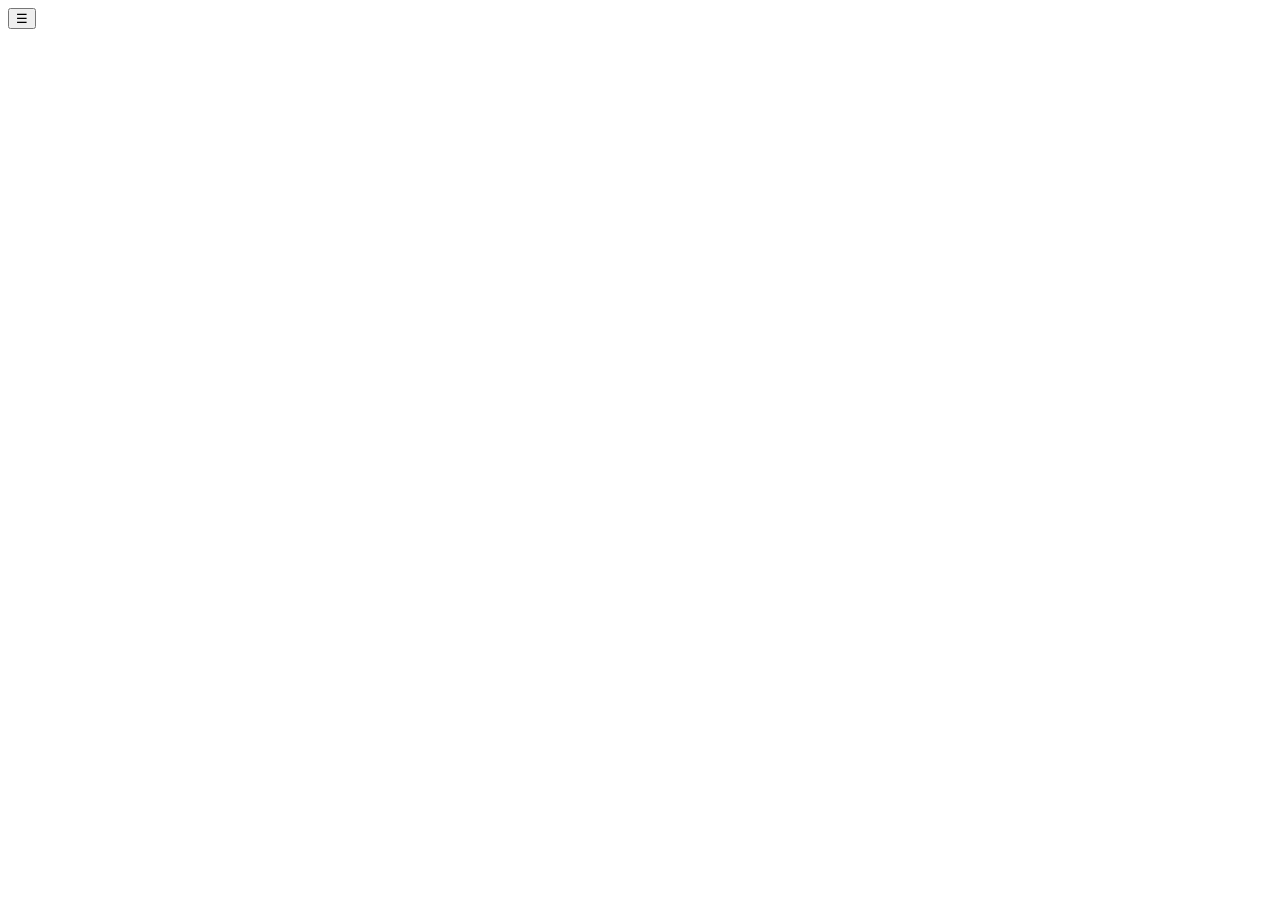
==== about.html @ d4adea1a "Add files via upload" ====
<!DOCTYPE html>
<html lang="en">
<head>
<meta charset="utf-8">
<meta name="viewport" content="width=device-width, initial-scale=1, viewport-fit=cover">
<title>About — Priyadharshini</title>
<meta name="description" content="About Priyadharshini, a results-driven Digital Marketer.">
<link rel="preconnect" href="https://fonts.googleapis.com">
<link href="https://fonts.googleapis.com/css2?family=Bricolage+Grotesque:wght@500;700;800&family=Inter:wght@400;500;600&display=swap" rel="stylesheet">
<link rel="stylesheet" href="style.css">
</head>
<body>
<header id="hd"><div class="wrap"><nav aria-label="Main">
<a href="index.html" class="logo" id="logo"></a>
<button class="burger" id="bg" aria-label="Open menu" aria-expanded="false">☰</button>
<ul class="links" id="nv"></ul>
</nav></div></header>
<main>
<section id="about" class="top"><div class="wrap about">
 <div class="rv"><div class="sh" style="margin:0"><h2 id="abT"></h2></div><p id="abP" style="margin-top:22px"></p></div>
 <div class="stats" id="stats"></div>
</div></section>
</main>
<footer><div class="wrap ft"><a href="index.html" class="logo" id="fLogo"></a><ul id="fn"></ul><div class="so" id="so"></div><p class="cp" id="cp"></p></div></footer>
<script src="site.js"></script>
</body>
</html>
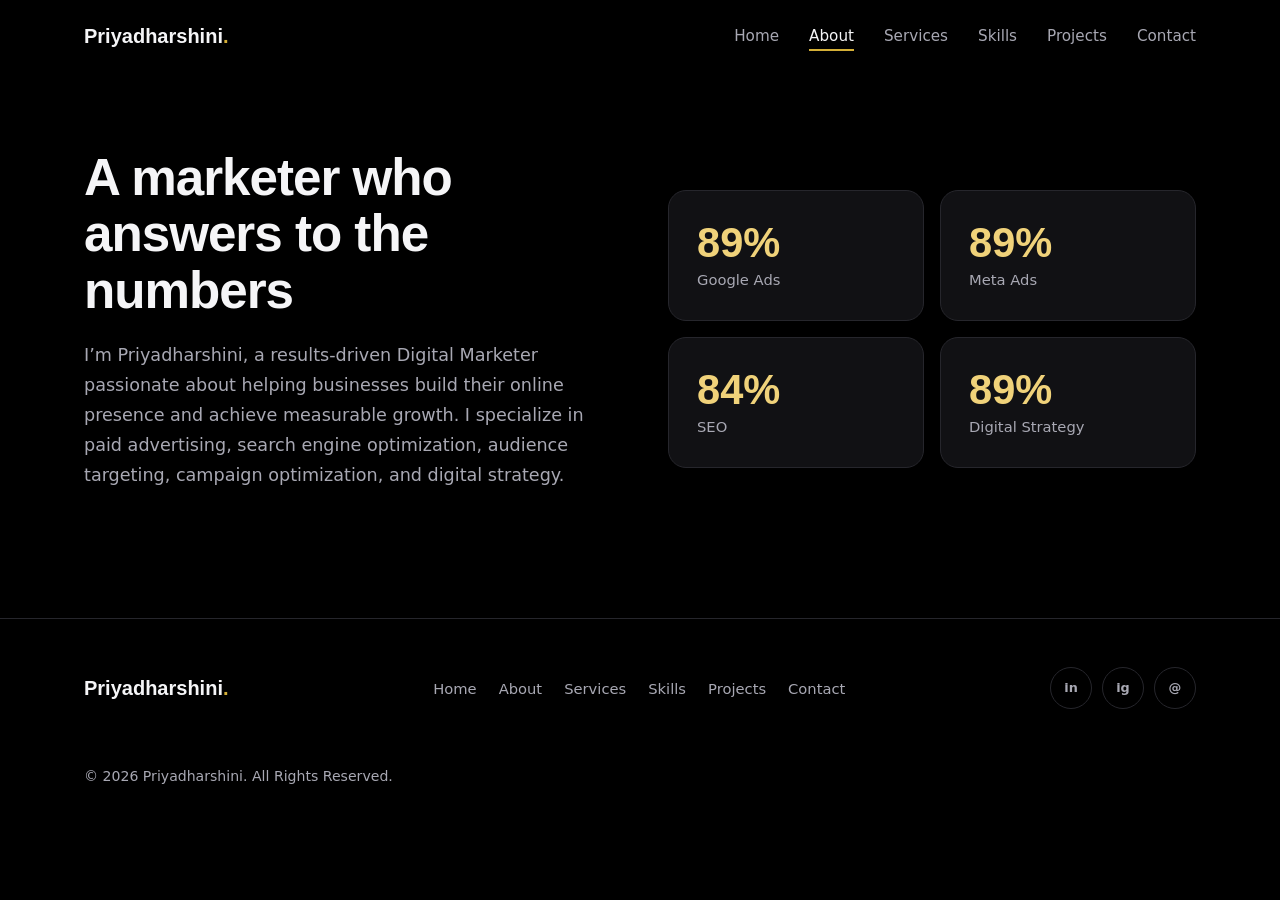
==== commit 084fc28d: "Update about.html" ====
--- a/about.html
+++ b/about.html
@@ -7,7 +7,138 @@
 <meta name="description" content="About Priyadharshini, a results-driven Digital Marketer.">
 <link rel="preconnect" href="https://fonts.googleapis.com">
 <link href="https://fonts.googleapis.com/css2?family=Bricolage+Grotesque:wght@500;700;800&family=Inter:wght@400;500;600&display=swap" rel="stylesheet">
-<link rel="stylesheet" href="style.css">
+<style>
+
+:root{--bg:#000;--bg2:#0b0b0d;--card:#111114;--line:#26262c;--tx:#f5f5f7;--mu:#a8a8b3;--gold:#d4af37;--gold2:#f0d27a;--pu:#8b5cf6;--r:18px;
+box-sizing:border-box;padding-top:env(safe-area-inset-top,0px);padding-bottom:env(safe-area-inset-bottom,0px)}
+@media (prefers-color-scheme:light){:root:not([data-theme="dark"]){--bg:#000}}
+*,*::before,*::after{box-sizing:inherit}
+html{scroll-behavior:smooth;scroll-padding-top:calc(76px + env(safe-area-inset-top,0px))}
+body{margin:0;background:var(--bg);color:var(--tx);font:400 1rem/1.7 Inter,system-ui,sans-serif;overflow-x:hidden}
+h1,h2,h3{font-family:'Bricolage Grotesque',Inter,sans-serif;line-height:1.1;margin:0}
+a{color:inherit;text-decoration:none}
+:focus-visible{outline:2px solid var(--gold);outline-offset:3px}
+.wrap{max-width:1160px;margin:0 auto;padding:0 24px}
+section{padding:110px 0;position:relative}
+.sh{margin-bottom:56px;max-width:640px}
+.sh h2{font-size:clamp(2rem,4.5vw,3.2rem);font-weight:800;letter-spacing:-.02em}
+.sh p{color:var(--mu);margin:14px 0 0}
+.gold{background:linear-gradient(120deg,var(--gold2),var(--gold) 50%,var(--pu));-webkit-background-clip:text;background-clip:text;color:transparent}
+/* nav */
+header{position:fixed;top:0;left:0;right:0;z-index:50;padding-top:env(safe-area-inset-top,0px);transition:.3s}
+header.s{background:rgba(0,0,0,.82);backdrop-filter:blur(14px);border-bottom:1px solid var(--line)}
+nav{display:flex;align-items:center;justify-content:space-between;height:72px}
+.logo{font:800 1.25rem 'Bricolage Grotesque',sans-serif}.logo i{color:var(--gold);font-style:normal}
+.links{display:flex;gap:30px;list-style:none;margin:0;padding:0}
+.links a{color:var(--mu);font-size:.95rem;font-weight:500;padding:6px 0;position:relative;transition:color .2s}
+.links a:hover,.links a.on{color:var(--tx)}
+.links a::after{content:"";position:absolute;left:0;bottom:0;height:2px;width:0;background:var(--gold);transition:width .25s}
+.links a:hover::after,.links a.on::after{width:100%}
+.burger{display:none;background:none;border:1px solid var(--line);color:var(--tx);width:44px;height:44px;border-radius:12px;font-size:1.3rem;cursor:pointer}
+@media(max-width:820px){.burger{display:block}
+.links{position:fixed;top:calc(72px + env(safe-area-inset-top,0px));left:0;right:0;background:#000;flex-direction:column;gap:0;padding:8px 24px 20px;border-bottom:1px solid var(--line);transform:translateY(-130%);transition:transform .35s}
+.links.o{transform:none}.links a{display:block;padding:14px 0;font-size:1.1rem}}
+/* buttons */
+.btn{display:inline-flex;align-items:center;gap:8px;padding:14px 28px;border-radius:999px;font-weight:600;border:1px solid var(--gold);cursor:pointer;font:600 1rem Inter,sans-serif;transition:transform .2s,box-shadow .2s,background .2s,color .2s}
+.btn.p{background:var(--gold);color:#000}.btn.p:hover{box-shadow:0 8px 30px rgba(212,175,55,.35)}
+.btn.g{background:transparent;color:var(--tx);border-color:var(--line)}.btn.g:hover{border-color:var(--gold);color:var(--gold2)}
+.btn:hover{transform:translateY(-2px)}.btn:active{transform:scale(.97)}
+/* hero */
+#home{min-height:100vh;display:flex;align-items:center;padding:120px 0 80px;overflow:hidden}
+#fx{position:absolute;inset:0;width:100%;height:100%;z-index:0}
+.glow{position:absolute;border-radius:50%;filter:blur(110px);opacity:.28;z-index:0;animation:dr 14s ease-in-out infinite alternate}
+.g1{width:420px;height:420px;background:var(--pu);top:-80px;right:-60px}.g2{width:340px;height:340px;background:var(--gold);bottom:-100px;left:-80px;opacity:.16;animation-delay:-6s}
+@keyframes dr{to{transform:translate(40px,30px) scale(1.15)}}
+.hero{position:relative;z-index:1;display:grid;grid-template-columns:1.05fr .95fr;gap:48px;align-items:center}
+.hero h1{font-size:clamp(3.2rem,9vw,6.6rem);font-weight:800;letter-spacing:-.035em}
+.role{font:600 clamp(1.2rem,2.6vw,1.7rem) 'Bricolage Grotesque',sans-serif;color:var(--gold2);margin:10px 0 28px}
+.hero h2{font-size:clamp(1.5rem,3vw,2.2rem);font-weight:700;max-width:520px;margin-bottom:18px}
+.hero p{color:var(--mu);max-width:480px;margin:0 0 34px}
+.cta{display:flex;flex-wrap:wrap;gap:14px}
+.load>*{animation:up .8s cubic-bezier(.2,.7,.2,1) both}.load>*:nth-child(2){animation-delay:.1s}.load>*:nth-child(3){animation-delay:.2s}.load>*:nth-child(4){animation-delay:.3s}.load>*:nth-child(5){animation-delay:.4s}
+@keyframes up{from{opacity:0;transform:translateY(28px)}}
+.viz{position:relative;height:460px}
+.fc{position:absolute;background:rgba(17,17,20,.88);border:1px solid var(--line);border-radius:16px;padding:16px 18px;backdrop-filter:blur(8px);box-shadow:0 20px 50px rgba(0,0,0,.6);animation:fl 6s ease-in-out infinite}
+.fc small{color:var(--mu);font-size:.78rem;display:block}.fc b{font:800 1.6rem 'Bricolage Grotesque',sans-serif}
+.fc .up{color:#4ade80;font-size:.8rem;font-weight:600}
+.c1{top:2%;left:4%;width:62%;animation-delay:0s;border-color:rgba(212,175,55,.45)}
+.c2{top:38%;right:0;width:48%;animation-delay:-2s}
+.c3{bottom:2%;left:0;width:50%;animation-delay:-4s;border-color:rgba(139,92,246,.5)}
+.c4{top:0;right:6%;padding:12px 16px;animation-delay:-1s}.c5{bottom:14%;right:8%;padding:12px 16px;animation-delay:-3s}
+@keyframes fl{50%{transform:translateY(-14px)}}
+.viz svg{width:100%;height:60px;display:block;margin-top:8px}
+.pl{stroke-dasharray:400;stroke-dashoffset:400;animation:dw 2.4s .6s forwards}@keyframes dw{to{stroke-dashoffset:0}}
+.bars{display:flex;align-items:flex-end;gap:6px;height:56px;margin-top:8px}
+.bars span{flex:1;background:linear-gradient(var(--pu),#4c2fa8);border-radius:4px 4px 0 0;transform-origin:bottom;animation:gr 1.2s cubic-bezier(.2,.7,.2,1) both}
+@keyframes gr{from{transform:scaleY(0)}}
+@media(max-width:900px){.hero{grid-template-columns:1fr}.viz{height:380px}}
+/* reveal */
+.rv{opacity:0;transform:translateY(32px);transition:opacity .7s,transform .7s cubic-bezier(.2,.7,.2,1);transition-delay:var(--d,0s)}
+.rv.in{opacity:1;transform:none}
+/* about */
+.about{display:grid;grid-template-columns:1fr 1fr;gap:56px;align-items:center}
+.about p{color:var(--mu);font-size:1.1rem}
+.stats{display:grid;grid-template-columns:1fr 1fr;gap:16px}
+.card{background:var(--card);border:1px solid var(--line);border-radius:var(--r);padding:28px;position:relative;transition:transform .3s,border-color .3s,box-shadow .3s}
+.card:hover{transform:translateY(-6px);border-color:var(--gold);box-shadow:0 0 0 1px rgba(212,175,55,.3),0 18px 50px rgba(212,175,55,.1)}
+.num{font:800 2.6rem 'Bricolage Grotesque',sans-serif;color:var(--gold2)}
+.card .lb{color:var(--mu);font-size:.92rem}
+@media(max-width:820px){.about{grid-template-columns:1fr}}
+/* services */
+.grid4{display:grid;grid-template-columns:repeat(auto-fit,minmax(250px,1fr));gap:20px}
+.ic{width:54px;height:54px;border-radius:14px;display:grid;place-items:center;font-size:1.6rem;background:rgba(212,175,55,.1);border:1px solid rgba(212,175,55,.3);margin-bottom:20px;transition:transform .4s}
+.card:hover .ic{transform:rotate(-8deg) scale(1.12)}
+.card h3{font-size:1.35rem;margin-bottom:14px}
+.card ul{list-style:none;margin:0;padding:0;color:var(--mu);font-size:.95rem}
+.card li{padding:5px 0 5px 20px;position:relative}.card li::before{content:"";position:absolute;left:0;top:14px;width:8px;height:2px;background:var(--gold)}
+/* skills */
+#skills,#why{background:var(--bg2)}
+.sk{display:grid;grid-template-columns:repeat(auto-fit,minmax(300px,1fr));gap:30px 56px}
+.sk .t{display:flex;justify-content:space-between;font-weight:500;margin-bottom:10px}.sk .t span:last-child{color:var(--gold2)}
+.tr{height:8px;background:#1b1b20;border-radius:99px;overflow:hidden}
+.tr i{display:block;height:100%;width:0;border-radius:99px;background:linear-gradient(90deg,var(--gold),var(--pu));transition:width 1.4s cubic-bezier(.2,.7,.2,1)}
+/* projects */
+.fl{display:flex;flex-wrap:wrap;gap:10px;margin-bottom:36px}
+.fl button{background:none;border:1px solid var(--line);color:var(--mu);padding:10px 22px;border-radius:99px;cursor:pointer;font:500 .95rem Inter,sans-serif;transition:.2s}
+.fl button:hover{color:var(--tx);border-color:var(--gold)}.fl button[aria-pressed=true]{background:var(--gold);color:#000;border-color:var(--gold)}
+.pg{display:grid;grid-template-columns:repeat(auto-fill,minmax(300px,1fr));gap:24px}
+.pj{padding:0;overflow:hidden;display:flex;flex-direction:column;transition:transform .3s,border-color .3s,box-shadow .3s,opacity .35s}
+.pj.hide{display:none}.pj.fade{opacity:0;transform:scale(.94)}
+.im{height:180px;display:grid;place-items:center;font:700 .85rem Inter;color:rgba(255,255,255,.5);background:linear-gradient(135deg,#1a1530,#2a2210);position:relative;overflow:hidden}
+.im::after{content:"";position:absolute;inset:0;background:radial-gradient(circle at 70% 20%,rgba(139,92,246,.4),transparent 55%);transition:transform .6s}
+.pj:hover .im::after{transform:scale(1.3)}
+.pb{padding:24px;display:flex;flex-direction:column;gap:12px;flex:1}
+.pb h3{font-size:1.25rem}.pb p{color:var(--mu);font-size:.95rem;margin:0}
+.tg{display:flex;flex-wrap:wrap;gap:8px}.tg span{font-size:.78rem;border:1px solid var(--line);padding:3px 12px;border-radius:99px;color:var(--mu)}
+.mt{display:flex;gap:22px;padding:12px 0;border-top:1px solid var(--line);border-bottom:1px solid var(--line)}
+.mt b{display:block;font:800 1.3rem 'Bricolage Grotesque';color:var(--gold2)}.mt small{color:var(--mu);font-size:.78rem}
+.pb a{margin-top:auto;color:var(--gold2);font-weight:600}.pb a:hover{text-decoration:underline}
+/* contact */
+#contact{overflow:hidden}
+.ct{display:grid;grid-template-columns:.9fr 1.1fr;gap:56px;position:relative;z-index:1}
+.ci{display:grid;gap:16px;margin-top:32px}
+.ci a{display:flex;gap:16px;align-items:center;padding:16px 20px;border:1px solid var(--line);border-radius:14px;background:var(--card);transition:.25s}
+.ci a:hover{border-color:var(--gold);box-shadow:0 0 28px rgba(212,175,55,.15);transform:translateX(6px)}
+.ci small{display:block;color:var(--mu);font-size:.8rem}
+form{background:var(--card);border:1px solid var(--line);border-radius:var(--r);padding:32px;display:grid;gap:18px}
+label{font-size:.9rem;font-weight:500;display:grid;gap:8px}
+input,textarea{background:#000;border:1px solid var(--line);color:var(--tx);border-radius:12px;padding:14px 16px;font:inherit;transition:border-color .2s,box-shadow .2s;width:100%}
+input:focus,textarea:focus{outline:none;border-color:var(--gold);box-shadow:0 0 0 3px rgba(212,175,55,.2)}
+.er{color:#f87171;font-size:.82rem;min-height:1em;font-weight:400}
+input[aria-invalid=true],textarea[aria-invalid=true]{border-color:#f87171}
+.ok{color:#4ade80;font-weight:500;min-height:1.4em}
+@media(max-width:820px){.ct{grid-template-columns:1fr}form{padding:22px}}
+/* footer */
+footer{border-top:1px solid var(--line);padding:48px 0 40px}
+.ft{display:flex;flex-wrap:wrap;gap:28px;justify-content:space-between;align-items:center}
+.ft ul{display:flex;flex-wrap:wrap;gap:22px;list-style:none;margin:0;padding:0;color:var(--mu);font-size:.92rem}.ft ul a:hover{color:var(--gold2)}
+.so{display:flex;gap:10px}.so a{width:42px;height:42px;border:1px solid var(--line);border-radius:50%;display:grid;place-items:center;font-size:.8rem;font-weight:700;color:var(--mu);transition:.2s}.so a:hover{border-color:var(--gold);color:var(--gold2);transform:translateY(-3px)}
+.cp{color:var(--mu);font-size:.88rem;margin-top:28px;width:100%}
+@media(prefers-reduced-motion:reduce){*,*::before,*::after{animation:none!important;transition:none!important;scroll-behavior:auto!important}.rv{opacity:1;transform:none}.pl{stroke-dashoffset:0}}
+
+.top{padding-top:150px}
+
+</style>
 </head>
 <body>
 <header id="hd"><div class="wrap"><nav aria-label="Main">
@@ -22,6 +153,82 @@
 </div></section>
 </main>
 <footer><div class="wrap ft"><a href="index.html" class="logo" id="fLogo"></a><ul id="fn"></ul><div class="so" id="so"></div><p class="cp" id="cp"></p></div></footer>
-<script src="site.js"></script>
+<script>
+
+/* ===== EDIT YOUR CONTENT HERE ===== */
+const SITE={
+ name:"Priyadharshini", title:"Digital Marketer",
+ headline:"I Turn Digital Strategies Into Measurable Growth.",
+ sub:"Helping brands grow through performance marketing, SEO, Google Ads, Meta Ads, and data-driven digital strategies.",
+ aboutTitle:"A marketer who answers to the numbers",
+ about:"I’m Priyadharshini, a results-driven Digital Marketer passionate about helping businesses build their online presence and achieve measurable growth. I specialize in paid advertising, search engine optimization, audience targeting, campaign optimization, and digital strategy.",
+ stats:[{n:90,s:"%",l:"Google Ads"},{n:90,s:"%",l:"Meta Ads"},{n:85,s:"%",l:"SEO"},{n:90,s:"%",l:"Digital Strategy"}],
+ services:[
+  {i:"🎯",t:"Google Ads",l:["Search campaigns","Display campaigns","Campaign optimization","Conversion-focused advertising"]},
+  {i:"📣",t:"Meta Ads",l:["Facebook & Instagram advertising","Audience targeting","Lead generation","Campaign optimization"]},
+  {i:"🔍",t:"SEO",l:["Keyword research","On-page SEO","Technical SEO","Organic growth strategies"]},
+  {i:"🧭",t:"Digital Marketing Strategy",l:["Marketing strategy","Audience research","Performance tracking","Data-driven optimization"]}],
+ skills:[["Google Ads",90],["Meta Ads",90],["SEO",85],["Keyword Research",85],["Digital Marketing Strategy",90],["Analytics & Reporting",80]],
+ /* PLACEHOLDER projects: replace titles, text, metrics and links */
+ projects:[
+  {t:"Placeholder: Local Retail Search Campaign",c:"Google Ads",d:"Replace with a short description of the campaign goal and approach.",tags:["Google Ads","Search"],m:[["+00%","Conversions"],["0.0x","ROAS"]],url:"contact.html"},
+  {t:"Placeholder: Lead Generation Funnel",c:"Meta Ads",d:"Replace with a short description of the audience and creative strategy.",tags:["Meta Ads","Lead Gen"],m:[["−00%","Cost per lead"],["000","Leads"]],url:"contact.html"},
+  {t:"Placeholder: Website Organic Growth",c:"SEO",d:"Replace with a short description of the keyword and content plan.",tags:["SEO","Keyword Research"],m:[["+000%","Organic traffic"],["#0","Top ranking"]],url:"contact.html"},
+  {t:"Placeholder: Product Launch Campaign",c:"Google Ads",d:"Replace with a short description of the launch plan.",tags:["Google Ads","Display"],m:[["0.0%","CTR"],["+00%","Sales"]],url:"contact.html"},
+  {t:"Placeholder: Brand Awareness on Instagram",c:"Meta Ads",d:"Replace with a short description of the reach strategy.",tags:["Meta Ads","Instagram"],m:[["0.0M","Reach"],["−00%","CPM"]],url:"contact.html"},
+  {t:"Placeholder: Technical SEO Audit",c:"SEO",d:"Replace with a short description of the audit findings and fixes.",tags:["SEO","Technical SEO"],m:[["+00","Pages indexed"],["−0s","Load time"]],url:"contact.html"}],
+ why:[{i:"📊",t:"Data-driven approach",d:"Every decision starts with the numbers."},{i:"🚀",t:"Performance-focused campaigns",d:"Budgets are tied to outcomes, not impressions."},{i:"💡",t:"Creative marketing strategies",d:"Fresh angles that stand out in a crowded feed."},{i:"🔄",t:"Continuous optimization",d:"Tests, learnings and refinements every week."},{i:"🏆",t:"Focus on measurable results",d:"Clear reports on what worked and what’s next."}],
+ contact:[{i:"✉️",l:"Email",v:"hello@example.com",h:"mailto:hello@example.com"},{i:"💼",l:"LinkedIn",v:"linkedin.com/in/your-profile",h:"https://linkedin.com/"},{i:"📸",l:"Instagram",v:"@your.handle",h:"https://instagram.com/"},{i:"📞",l:"Phone",v:"+91 00000 00000",h:"tel:+910000000000"}],
+ social:[["in","https://linkedin.com/","LinkedIn"],["ig","https://instagram.com/","Instagram"],["@","mailto:hello@example.com","Email"]],
+ nav:[["Home","index.html"],["About","about.html"],["Services","services.html"],["Skills","skills.html"],["Projects","projects.html"],["Contact","contact.html"]]
+};
+/* ===== RENDER ===== */
+const D=document.createElement("div"),$=s=>document.querySelector(s)||D,E=t=>t.replace(/[&<>"]/g,c=>({"&":"&amp;","<":"&lt;",">":"&gt;",'"':"&quot;"}[c]));
+const logo=`${SITE.name}<i>.</i>`;$("#logo").innerHTML=$("#fLogo").innerHTML=logo;
+$("#nv").innerHTML=SITE.nav.map(([a,b])=>`<li><a href="${b}">${a}</a></li>`).join("");
+$("#heroTxt").innerHTML=`<h1>${E(SITE.name)}</h1><div class="role">${E(SITE.title)}</div><h2><span class="gold">${E(SITE.headline)}</span></h2><p>${E(SITE.sub)}</p><div class="cta"><a class="btn p" href="projects.html">View My Work</a><a class="btn g" href="contact.html">Contact Me</a></div>`;
+$("#abT").textContent=SITE.aboutTitle;$("#abP").textContent=SITE.about;
+$("#stats").innerHTML=SITE.stats.map((s,i)=>`<div class="card rv" style="--d:${i*.1}s"><div class="num"><span data-n="${s.n}">0</span>${s.s}</div><div class="lb">${E(s.l)}</div></div>`).join("");
+$("#svc").innerHTML=SITE.services.map((s,i)=>`<article class="card rv" style="--d:${i*.1}s"><div class="ic">${s.i}</div><h3>${E(s.t)}</h3><ul>${s.l.map(x=>`<li>${E(x)}</li>`).join("")}</ul></article>`).join("");
+$("#sk").innerHTML=SITE.skills.map(([n,v],i)=>`<div class="rv" style="--d:${i*.08}s"><div class="t"><span>${E(n)}</span><span>${v}%</span></div><div class="tr" role="progressbar" aria-label="${E(n)}" aria-valuenow="${v}" aria-valuemin="0" aria-valuemax="100"><i data-w="${v}"></i></div></div>`).join("");
+const cats=["All",...new Set(SITE.projects.map(p=>p.c))];
+$("#fl").innerHTML=cats.map((c,i)=>`<button aria-pressed="${i==0}" data-c="${c}">${c}</button>`).join("");
+$("#pg").innerHTML=SITE.projects.map(p=>`<article class="card pj" data-c="${p.c}"><div class="im">Project image placeholder</div><div class="pb"><h3>${E(p.t)}</h3><p>${E(p.d)}</p><div class="tg">${p.tags.map(t=>`<span>${E(t)}</span>`).join("")}</div><div class="mt">${p.m.map(m=>`<div><b>${E(m[0])}</b><small>${E(m[1])}</small></div>`).join("")}</div><a href="${p.url}">View Project</a></div></article>`).join("");
+$("#wy").innerHTML=SITE.why.map((w,i)=>`<article class="card rv" style="--d:${i*.08}s"><div class="ic">${w.i}</div><h3>${E(w.t)}</h3><p class="lb" style="margin:0">${E(w.d)}</p></article>`).join("");
+$("#ci").innerHTML=SITE.contact.map(c=>`<a href="${c.h}"><span class="ic" style="margin:0;width:46px;height:46px">${c.i}</span><span><small>${c.l}</small>${E(c.v)}</span></a>`).join("");
+$("#fn").innerHTML=SITE.nav.map(([a,b])=>`<li><a href="${b}">${a}</a></li>`).join("");
+$("#so").innerHTML=SITE.social.map(s=>`<a href="${s[1]}" aria-label="${s[2]}" rel="noopener">${s[0]}</a>`).join("");
+$("#cp").textContent=`© 2026 ${SITE.name}. All Rights Reserved.`;
+/* ===== BEHAVIOR ===== */
+const cur=location.pathname.split("/").pop()||"index.html";document.querySelectorAll(".links a").forEach(a=>{if(a.getAttribute("href")==cur){a.classList.add("on");a.setAttribute("aria-current","page")}});
+const hd=$("#hd"),nv=$("#nv"),bg=$("#bg");
+addEventListener("scroll",()=>hd.classList.toggle("s",scrollY>20),{passive:true});
+bg.onclick=()=>{const o=nv.classList.toggle("o");bg.setAttribute("aria-expanded",o);bg.textContent=o?"✕":"☰"};
+nv.onclick=e=>{if(e.target.tagName=="A"){nv.classList.remove("o");bg.textContent="☰";bg.setAttribute("aria-expanded",false)}};
+const io=new IntersectionObserver(es=>es.forEach(e=>{if(!e.isIntersecting)return;const t=e.target;t.classList.add("in");
+ t.querySelectorAll("[data-w]").forEach(b=>b.style.width=b.dataset.w+"%");
+ t.querySelectorAll("[data-n]").forEach(c=>{const n=+c.dataset.n,s=performance.now();(function f(x){const p=Math.min((x-s)/1400,1);c.textContent=Math.round(n*(1-Math.pow(1-p,3)));if(p<1)requestAnimationFrame(f)})(s)});
+ io.unobserve(t)}),{threshold:.2});
+document.querySelectorAll(".rv").forEach(r=>io.observe(r));
+$("#fl").onclick=e=>{const b=e.target.closest("button");if(!b)return;
+ document.querySelectorAll("#fl button").forEach(x=>x.setAttribute("aria-pressed",x==b));
+ document.querySelectorAll(".pj").forEach(p=>{const show=b.dataset.c=="All"||p.dataset.c==b.dataset.c;
+  if(show){p.classList.remove("hide");requestAnimationFrame(()=>p.classList.remove("fade"))}
+  else{p.classList.add("fade");setTimeout(()=>p.classList.contains("fade")&&p.classList.add("hide"),300)}})};
+/* form validation */
+const fm=$("#fm"),rules={name:v=>v.trim().length>1||"Enter your name.",email:v=>/^[^@\s]+@[^@\s]+\.[^@\s]+$/.test(v)||"Enter a valid email address, like name@example.com.",phone:v=>!v||/^[+\d][\d\s()-]{6,}$/.test(v)||"Use digits only, for example +91 98765 43210.",message:v=>v.trim().length>=10||"Write at least 10 characters."};
+const chk=f=>{const r=rules[f.name](f.value),ok=r===true;f.setAttribute("aria-invalid",!ok);f.nextElementSibling.textContent=ok?"":r;return ok};
+fm.querySelectorAll("input,textarea").forEach(f=>f.addEventListener("blur",()=>chk(f)));
+fm.onsubmit=e=>{e.preventDefault();const ok=[...fm.querySelectorAll("input,textarea")].map(chk).every(Boolean),o=$("#ok");
+ if(!ok){fm.querySelector("[aria-invalid=true]").focus();o.textContent="";return}
+ /* Connect to your form service here (e.g. Formspree) */
+ o.textContent="Message ready. Connect a form service to deliver it.";fm.reset()};
+/* particles */
+(()=>{if(!document.querySelector("#fx")||matchMedia("(prefers-reduced-motion:reduce)").matches)return;const c=$("#fx"),x=c.getContext("2d");let w,h,p=[];
+ const rs=()=>{w=c.width=c.offsetWidth;h=c.height=c.offsetHeight;p=Array.from({length:Math.min(60,w/18|0)},()=>({x:Math.random()*w,y:Math.random()*h,r:Math.random()*1.6+.4,v:Math.random()*.25+.05,g:Math.random()>.5}))};
+ rs();addEventListener("resize",rs);
+ (function d(){x.clearRect(0,0,w,h);p.forEach(q=>{q.y-=q.v;if(q.y<0){q.y=h;q.x=Math.random()*w}x.fillStyle=q.g?"rgba(212,175,55,.5)":"rgba(139,92,246,.5)";x.beginPath();x.arc(q.x,q.y,q.r,0,7);x.fill()});requestAnimationFrame(d)})()})();
+
+</script>
 </body>
-</html>+</html>
